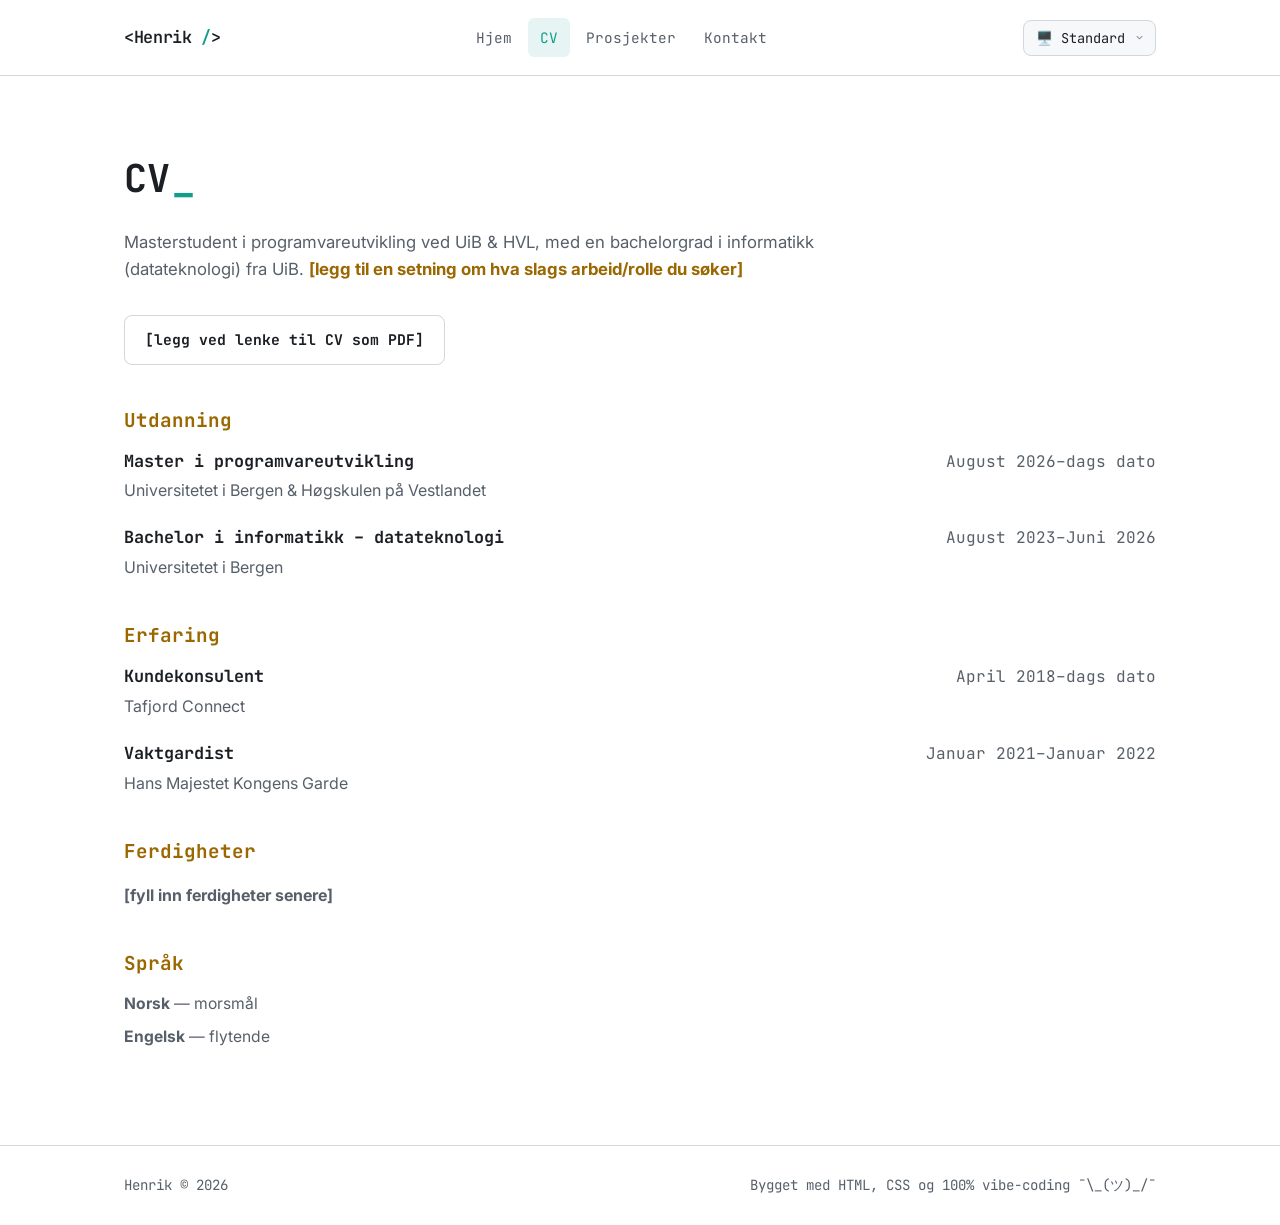
==== Cv.html @ 4b9841f8 "Add files via upload" ====
<!DOCTYPE html>
<html lang="no">
<head>
  <meta charset="UTF-8">
  <meta name="viewport" content="width=device-width, initial-scale=1.0">
  <title>Henrik — CV</title>
  <script>
    (function () {
      var stored = localStorage.getItem('theme');
      if (stored === 'light' || stored === 'dark' || stored === '90s') {
        document.documentElement.setAttribute('data-theme', stored);
      }
    })();
  </script>
  <link rel="stylesheet" href="style.css">
</head>
<body>

  <header class="site-header">
    <nav class="nav container">
      <a href="Index.html" class="logo">&lt;Henrik<span class="accent"> /</span>&gt;</a>
      <ul class="nav-links">
        <li><a href="Index.html">Hjem</a></li>
        <li><a href="Cv.html" class="active">CV</a></li>
        <li><a href="Prosjekter.html">Prosjekter</a></li>
        <li><a href="Kontakt.html">Kontakt</a></li>
      </ul>
      <select id="theme-toggle" class="theme-toggle" aria-label="Velg tema">
        <option value="standard">🖥️ Standard</option>
        <option value="light">☀️ Lys</option>
        <option value="dark">🌙 Mørk</option>
        <option value="90s">💾 90s</option>
      </select>
    </nav>
  </header>

  <main>
    <div class="page-body">
      <h1 aria-label="CV"><span class="typed-text" aria-hidden="true">CV</span><span class="cursor accent" aria-hidden="true">_</span></h1>
      <p class="lead">
        Masterstudent i programvareutvikling ved UiB &amp; HVL, med en bachelorgrad i informatikk
        (datateknologi) fra UiB. <strong class="todo">[legg til en setning om hva slags arbeid/rolle du søker]</strong>
      </p>
      <a href="#" class="btn btn-ghost todo">[legg ved lenke til CV som PDF]</a>

      <section>
        <h2>Utdanning</h2>
        <div class="timeline-item">
          <div class="timeline-header">
            <h3>Master i programvareutvikling</h3>
            <span class="mono dim">August 2026–dags dato</span>
          </div>
          <p class="dim">Universitetet i Bergen &amp; Høgskulen på Vestlandet</p>
        </div>
        <div class="timeline-item">
          <div class="timeline-header">
            <h3>Bachelor i informatikk – datateknologi</h3>
            <span class="mono dim">August 2023–Juni 2026</span>
          </div>
          <p class="dim">Universitetet i Bergen</p>
        </div>
      </section>

      <section>
        <h2>Erfaring</h2>
        <div class="timeline-item">
          <div class="timeline-header">
            <h3>Kundekonsulent</h3>
            <span class="mono dim">April 2018–dags dato</span>
          </div>
          <p class="dim">Tafjord Connect</p>
        </div>
        <div class="timeline-item">
          <div class="timeline-header">
            <h3>Vaktgardist</h3>
            <span class="mono dim">Januar 2021–Januar 2022</span>
          </div>
          <p class="dim">Hans Majestet Kongens Garde</p>
        </div>
      </section>

      <section>
        <h2>Ferdigheter</h2>
        <p class="dim todo">[fyll inn ferdigheter senere]</p>
      </section>

      <section>
        <h2>Språk</h2>
        <ul class="skills-list">
          <li><strong>Norsk</strong> — morsmål</li>
          <li><strong>Engelsk</strong> — flytende</li>
        </ul>
      </section>
    </div>
  </main>

  <footer class="site-footer">
    <div class="container">
      <span class="mono">Henrik &copy; 2026</span>
      <span class="mono dim">Bygget med HTML, CSS og 100% vibe-coding ¯\_(ツ)_/¯</span>
    </div>
  </footer>

  <script src="theme.js" defer></script>
  <script src="typewriter.js" defer></script>
</body>
</html>
---- style.css ----
/* ==========================================================================
   Henrik — personal site
   Dark, code-editor inspired theme
   ========================================================================== */

@import url('https://fonts.googleapis.com/css2?family=JetBrains+Mono:wght@400;500;600;700&family=Inter:wght@400;500;600;700&display=swap');

:root {
  --bg: #0d1117;
  --bg-alt: #12181f;
  --surface: #161b22;
  --border: #2a313c;
  --text: #e6edf3;
  --text-dim: #8b949e;
  --accent: #2dd4bf;
  --accent-soft: rgba(45, 212, 191, 0.12);
  --accent-2: #e3b341;
  --header-bg: rgba(13, 17, 23, 0.85);
  --placeholder-bg: #30363d;
  --btn-primary-text: #04201c;

  --font-mono: 'JetBrains Mono', 'Fira Code', ui-monospace, SFMono-Regular, Menlo, Consolas, monospace;
  --font-sans: 'Inter', -apple-system, BlinkMacSystemFont, 'Segoe UI', Roboto, Helvetica, Arial, sans-serif;

  --container-width: 1080px;
  --radius: 10px;
}

/*
  Theme resolution order:
  1. Explicit choice from the dropdown, stored as [data-theme="light"|"dark"|"90s"] — always wins.
  2. Otherwise ("standard", no attribute set), the OS/browser's prefers-color-scheme setting.
  3. Otherwise (no preference detected), dark — the :root defaults above.
*/
@media (prefers-color-scheme: light) {
  :root:not([data-theme]) {
    --bg: #ffffff;
    --bg-alt: #f6f8fa;
    --surface: #f6f8fa;
    --border: #d0d7de;
    --text: #1b1f24;
    --text-dim: #57606a;
    --accent: #0f9d8c;
    --accent-soft: rgba(15, 157, 140, 0.1);
    --accent-2: #9a6700;
    --header-bg: rgba(255, 255, 255, 0.85);
    --placeholder-bg: #d0d7de;
  }
}

:root[data-theme='light'] {
  --bg: #ffffff;
  --bg-alt: #f6f8fa;
  --surface: #f6f8fa;
  --border: #d0d7de;
  --text: #1b1f24;
  --text-dim: #57606a;
  --accent: #0f9d8c;
  --accent-soft: rgba(15, 157, 140, 0.1);
  --accent-2: #9a6700;
  --header-bg: rgba(255, 255, 255, 0.85);
  --placeholder-bg: #d0d7de;
}

/*
  90s mode — placeholder, no rules yet. [data-theme="90s"] falls through to the
  dark :root defaults above for now; come back and give this its own Y2K look later.
*/

* {
  box-sizing: border-box;
}

html {
  scroll-behavior: smooth;
}

body {
  margin: 0;
  background: var(--bg);
  color: var(--text);
  font-family: var(--font-sans);
  line-height: 1.6;
  -webkit-font-smoothing: antialiased;
  transition: background-color 0.15s ease, color 0.15s ease;
}

.container {
  width: 100%;
  max-width: var(--container-width);
  margin: 0 auto;
  padding: 0 24px;
}

a {
  color: inherit;
  text-decoration: none;
}

.accent {
  color: var(--accent);
}

.dim {
  color: var(--text-dim);
}

.mono {
  font-family: var(--font-mono);
}

/* ---------------------------- Header / nav ---------------------------- */

.site-header {
  border-bottom: 1px solid var(--border);
  background: var(--header-bg);
  backdrop-filter: blur(8px);
  position: sticky;
  top: 0;
  z-index: 10;
}

.nav {
  display: flex;
  align-items: center;
  justify-content: space-between;
  padding-top: 18px;
  padding-bottom: 18px;
  gap: 24px;
}

.logo {
  font-family: var(--font-mono);
  font-weight: 600;
  font-size: 1.05rem;
  letter-spacing: -0.02em;
  white-space: nowrap;
}

.nav-links {
  list-style: none;
  display: flex;
  flex-wrap: wrap;
  gap: 4px;
  margin: 0;
  padding: 0;
  font-family: var(--font-mono);
  font-size: 0.9rem;
}

.nav-links a {
  display: inline-block;
  padding: 8px 12px;
  border-radius: 6px;
  color: var(--text-dim);
  transition: color 0.15s ease, background 0.15s ease;
}

.nav-links a:hover {
  color: var(--text);
  background: var(--surface);
}

.nav-links a.active {
  color: var(--accent);
  background: var(--accent-soft);
}

.theme-toggle {
  appearance: none;
  -webkit-appearance: none;
  -moz-appearance: none;
  font-family: var(--font-mono);
  font-size: 0.85rem;
  min-width: 132px;
  padding: 8px 30px 8px 12px;
  border-radius: 8px;
  border: 1px solid var(--border);
  background-color: var(--surface);
  color: var(--text);
  cursor: pointer;
  background-image: url("data:image/svg+xml,%3Csvg xmlns='http://www.w3.org/2000/svg' viewBox='0 0 16 16' fill='none' stroke='%238b949e' stroke-width='1.5'%3E%3Cpath d='M4 6l4 4 4-4'/%3E%3C/svg%3E");
  background-repeat: no-repeat;
  background-position: right 10px center;
  background-size: 11px;
  transition: border-color 0.15s ease, color 0.15s ease;
}

.theme-toggle:hover,
.theme-toggle:focus-visible {
  border-color: var(--accent);
  color: var(--accent);
  outline: none;
}

.theme-toggle option {
  background: var(--surface);
  color: var(--text);
}

/* -------------------------------- Main -------------------------------- */

main {
  min-height: calc(100vh - 250px);
}

.eyebrow {
  font-family: var(--font-mono);
  color: var(--accent);
  font-size: 0.9rem;
  margin: 0 0 12px;
}

.eyebrow::before {
  content: '// ';
  color: var(--text-dim);
}

/* --------------------------------- Hero -------------------------------- */

.hero {
  display: grid;
  grid-template-columns: 1.2fr 0.8fr;
  gap: 56px;
  align-items: center;
  padding: 72px 24px 64px;
}

.hero h1 {
  font-family: var(--font-mono);
  font-size: clamp(2rem, 4vw, 2.8rem);
  margin: 0 0 8px;
  letter-spacing: -0.02em;
}

.cursor {
  display: inline-block;
  margin-left: 2px;
  animation: blink-cursor 1s step-end infinite;
}

@keyframes blink-cursor {
  0%, 49% { opacity: 1; }
  50%, 100% { opacity: 0; }
}

@media (prefers-reduced-motion: reduce) {
  .cursor {
    animation: none;
  }
}

.subtitle {
  font-size: 1.05rem;
  color: var(--text-dim);
  margin: 0 0 24px;
}

.lead {
  font-size: 1.05rem;
  color: var(--text);
  max-width: 60ch;
  margin: 0 0 32px;
}

.hero-actions {
  display: flex;
  flex-wrap: wrap;
  gap: 14px;
}

.todo {
  color: var(--accent-2);
  font-weight: 700;
}

.social-links {
  display: flex;
  flex-wrap: wrap;
  gap: 16px;
  margin-top: 20px;
  font-family: var(--font-mono);
  font-size: 0.9rem;
}

.social-links a {
  border-bottom: 1px dashed var(--border);
  padding-bottom: 2px;
}

.social-links a:hover {
  border-color: var(--accent);
  color: var(--accent);
}

.btn {
  display: inline-block;
  font-family: var(--font-mono);
  font-size: 0.92rem;
  padding: 12px 20px;
  border-radius: 8px;
  border: 1px solid transparent;
  transition: transform 0.15s ease, background 0.15s ease, border-color 0.15s ease;
}

.btn-primary {
  background: var(--accent);
  color: #04201c;
  font-weight: 600;
}

.btn-primary:hover {
  transform: translateY(-1px);
  background: #3ee0c9;
}

.btn-ghost {
  border-color: var(--border);
  color: var(--text);
}

.btn-ghost:hover {
  border-color: var(--accent);
  color: var(--accent);
}

.hero-image {
  display: flex;
  justify-content: center;
}

.placeholder-img {
  width: 100%;
  max-width: 300px;
  aspect-ratio: 1 / 1;
  background: var(--placeholder-bg);
  border-radius: 50%;
  border: 1px solid var(--border);
}

/* ------------------------------ Link cards ----------------------------- */

.section-heading {
  padding: 0 24px;
  max-width: var(--container-width);
  margin: 0 auto;
}

.section-heading h2 {
  font-family: var(--font-mono);
  font-size: 1.4rem;
  margin: 0 0 32px;
}

.card-grid {
  display: grid;
  grid-template-columns: repeat(auto-fit, minmax(220px, 1fr));
  gap: 20px;
  padding: 0 24px 80px;
  max-width: var(--container-width);
  margin: 0 auto;
}

.card {
  display: block;
  background: var(--surface);
  border: 1px solid var(--border);
  border-radius: var(--radius);
  padding: 22px;
  transition: border-color 0.15s ease, transform 0.15s ease;
}

.card:hover {
  border-color: var(--accent);
  transform: translateY(-2px);
}

.card h3 {
  font-family: var(--font-mono);
  font-size: 1.02rem;
  margin: 0 0 8px;
  color: var(--accent-2);
}

.card p {
  margin: 0;
  color: var(--text-dim);
  font-size: 0.92rem;
}

/* --------------------------- Simple page body --------------------------- */

.page-body {
  max-width: var(--container-width);
  margin: 0 auto;
  padding: 72px 24px 96px;
}

.page-body h1 {
  font-family: var(--font-mono);
  font-size: clamp(1.8rem, 3.5vw, 2.4rem);
  margin: 0 0 20px;
}

.page-body p {
  max-width: 65ch;
  color: var(--text-dim);
}

.page-body section + section {
  margin-top: 40px;
}

.page-body h2 {
  font-family: var(--font-mono);
  font-size: 1.2rem;
  color: var(--accent-2);
  margin: 0 0 12px;
}

.page-body > .btn {
  margin-bottom: 40px;
}

.timeline-item {
  margin-bottom: 20px;
}

.timeline-item:last-child {
  margin-bottom: 0;
}

.timeline-header {
  display: flex;
  flex-wrap: wrap;
  justify-content: space-between;
  align-items: baseline;
  gap: 8px 16px;
}

.timeline-header h3 {
  font-family: var(--font-mono);
  font-size: 1.05rem;
  margin: 0;
  color: var(--text);
}

.timeline-item p {
  margin: 4px 0 0;
}

.skills-list {
  list-style: none;
  margin: 0;
  padding: 0;
  display: flex;
  flex-direction: column;
  gap: 8px;
}

.skills-list li {
  font-size: 0.98rem;
  color: var(--text-dim);
}

.badge {
  display: inline-block;
  font-family: var(--font-mono);
  font-size: 0.82rem;
  color: var(--accent-2);
  background: rgba(227, 179, 65, 0.1);
  border: 1px solid rgba(227, 179, 65, 0.3);
  padding: 5px 12px;
  border-radius: 999px;
  margin-bottom: 20px;
}

/* -------------------------------- Footer -------------------------------- */

.site-footer {
  border-top: 1px solid var(--border);
  padding: 28px 0;
}

.site-footer .container {
  display: flex;
  flex-wrap: wrap;
  gap: 8px;
  justify-content: space-between;
  color: var(--text-dim);
  font-size: 0.88rem;
}

/* ------------------------------ Responsive ------------------------------ */

@media (max-width: 800px) {
  .hero {
    grid-template-columns: 1fr;
    padding-top: 48px;
  }

  .hero-image {
    order: -1;
  }

  .placeholder-img {
    max-width: 180px;
  }

  .nav {
    flex-direction: column;
    align-items: flex-start;
    gap: 12px;
  }

  .nav-links {
    width: 100%;
  }
}
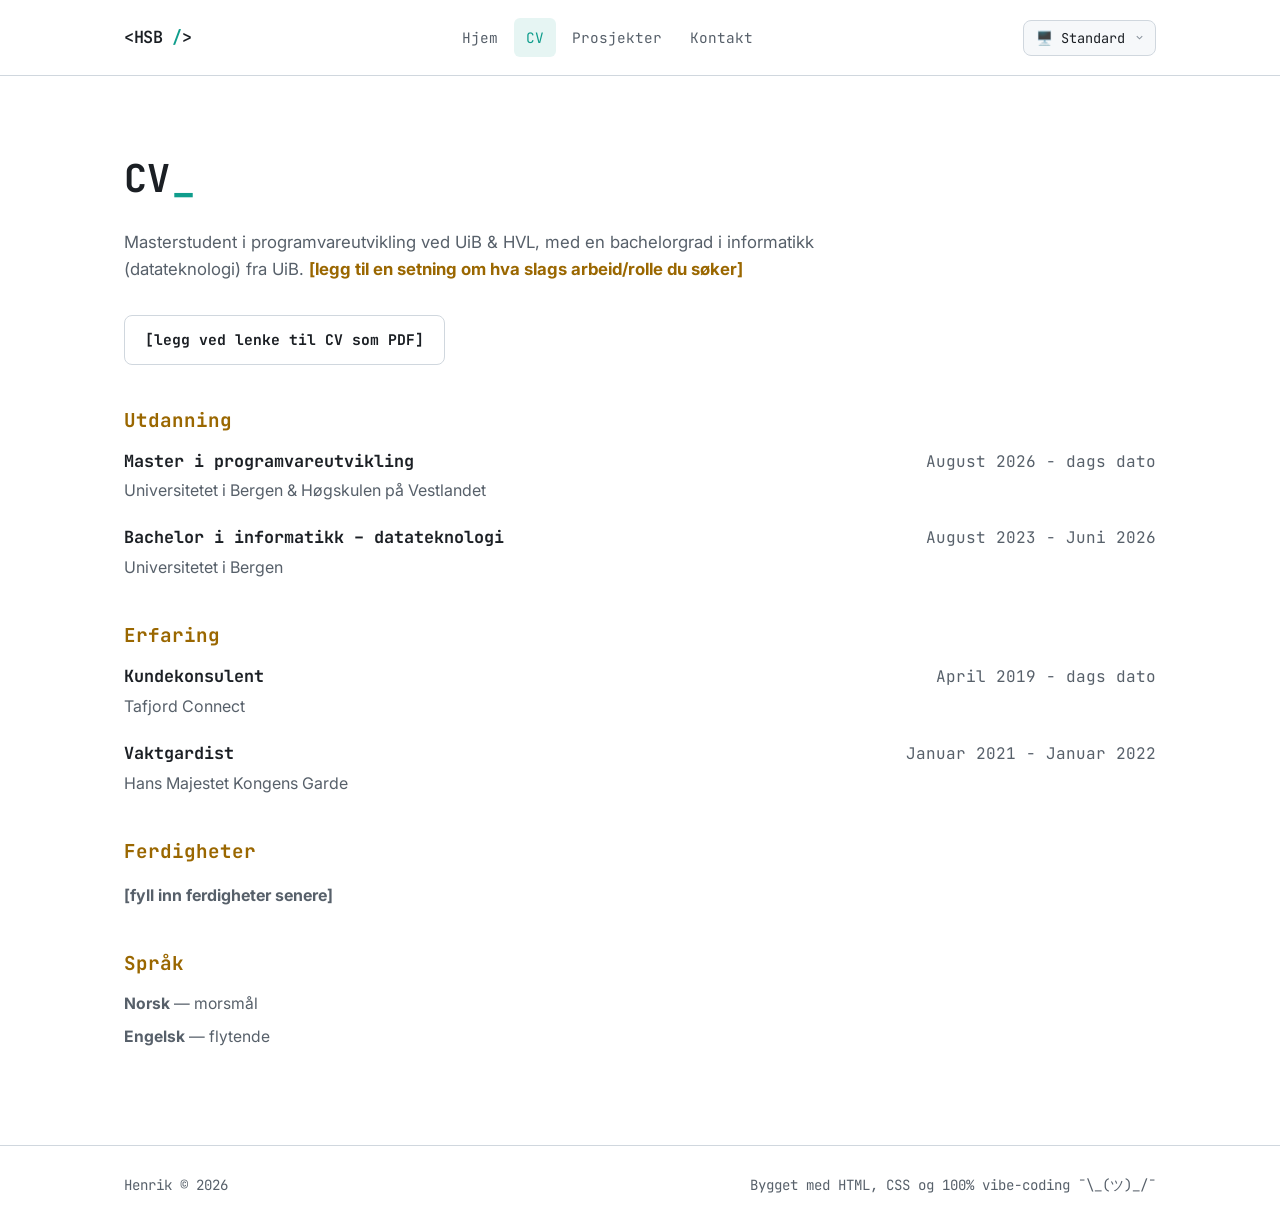
==== commit 49588f58: "Bytt logo til HSB, juster CV-datoformat og oppdater startdato Co-Authored-By: Claude Sonnet 5 <norep" ====
--- a/Cv.html
+++ b/Cv.html
@@ -18,9 +18,9 @@
 
   <header class="site-header">
     <nav class="nav container">
-      <a href="Index.html" class="logo">&lt;Henrik<span class="accent"> /</span>&gt;</a>
+      <a href="index.html" class="logo">&lt;HSB<span class="accent"> /</span>&gt;</a>
       <ul class="nav-links">
-        <li><a href="Index.html">Hjem</a></li>
+        <li><a href="index.html">Hjem</a></li>
         <li><a href="Cv.html" class="active">CV</a></li>
         <li><a href="Prosjekter.html">Prosjekter</a></li>
         <li><a href="Kontakt.html">Kontakt</a></li>
@@ -48,14 +48,14 @@
         <div class="timeline-item">
           <div class="timeline-header">
             <h3>Master i programvareutvikling</h3>
-            <span class="mono dim">August 2026–dags dato</span>
+            <span class="mono dim">August 2026 - dags dato</span>
           </div>
           <p class="dim">Universitetet i Bergen &amp; Høgskulen på Vestlandet</p>
         </div>
         <div class="timeline-item">
           <div class="timeline-header">
             <h3>Bachelor i informatikk – datateknologi</h3>
-            <span class="mono dim">August 2023–Juni 2026</span>
+            <span class="mono dim">August 2023 - Juni 2026</span>
           </div>
           <p class="dim">Universitetet i Bergen</p>
         </div>
@@ -66,14 +66,14 @@
         <div class="timeline-item">
           <div class="timeline-header">
             <h3>Kundekonsulent</h3>
-            <span class="mono dim">April 2018–dags dato</span>
+            <span class="mono dim">April 2019 - dags dato</span>
           </div>
           <p class="dim">Tafjord Connect</p>
         </div>
         <div class="timeline-item">
           <div class="timeline-header">
             <h3>Vaktgardist</h3>
-            <span class="mono dim">Januar 2021–Januar 2022</span>
+            <span class="mono dim">Januar 2021 - Januar 2022</span>
           </div>
           <p class="dim">Hans Majestet Kongens Garde</p>
         </div>
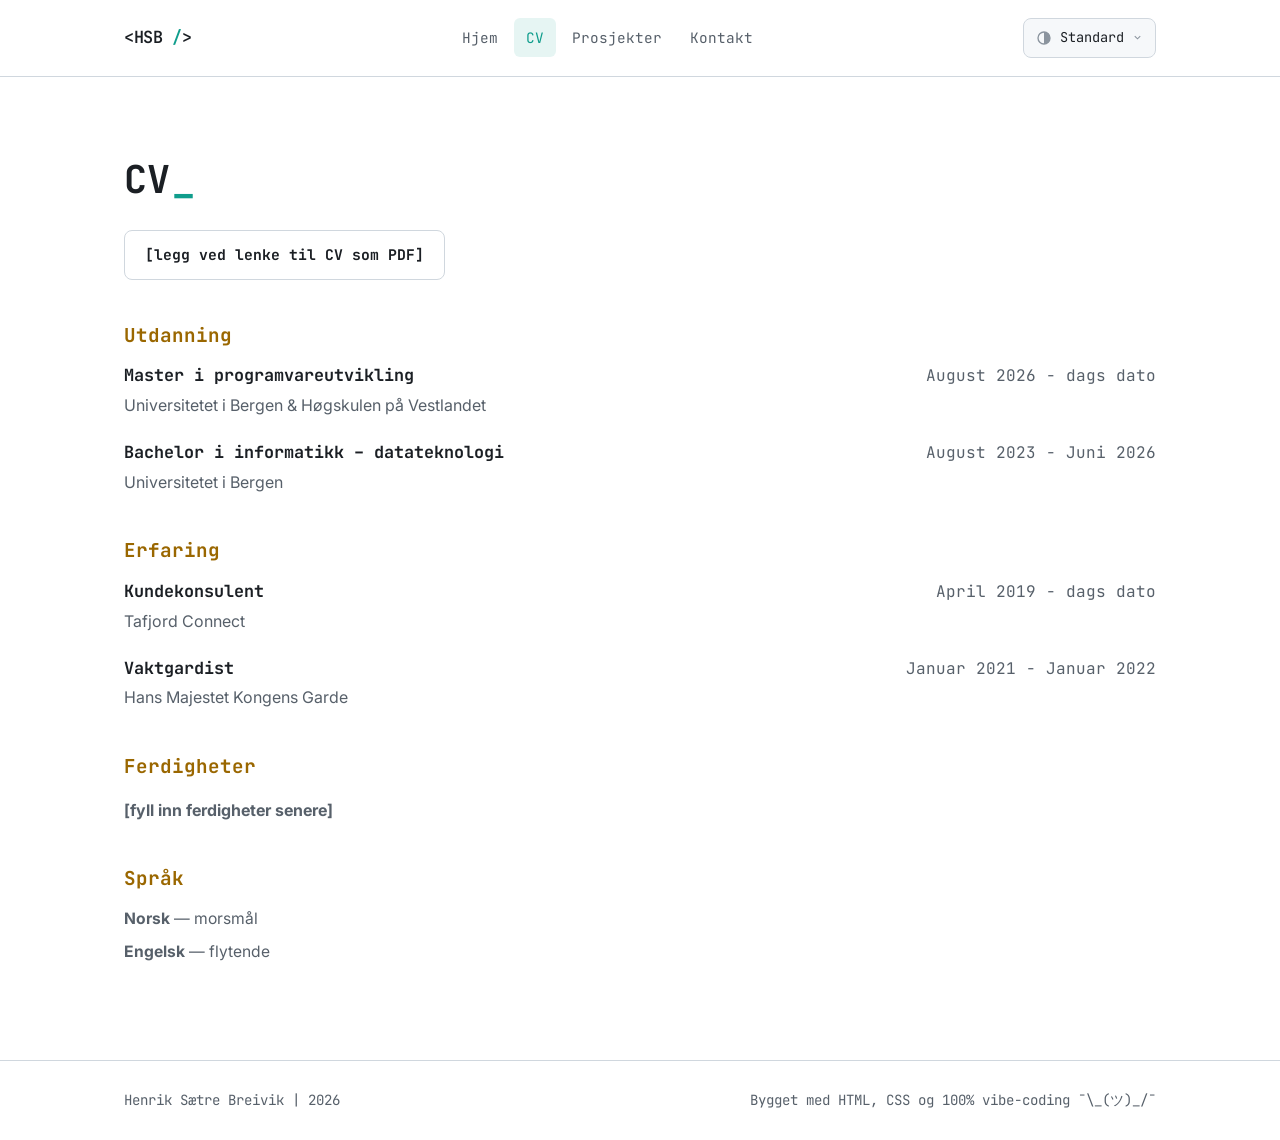
==== commit 2dfc6859: "Legg til dynamisk alder, tilpasset temavelger og prosjektkort Erstatt emoji-basert temavelger med ik" ====
--- a/Cv.html
+++ b/Cv.html
@@ -7,7 +7,7 @@
   <script>
     (function () {
       var stored = localStorage.getItem('theme');
-      if (stored === 'light' || stored === 'dark' || stored === '90s') {
+      if (stored === 'light' || stored === 'dark') {
         document.documentElement.setAttribute('data-theme', stored);
       }
     })();
@@ -25,22 +25,23 @@
         <li><a href="Prosjekter.html">Prosjekter</a></li>
         <li><a href="Kontakt.html">Kontakt</a></li>
       </ul>
-      <select id="theme-toggle" class="theme-toggle" aria-label="Velg tema">
-        <option value="standard">🖥️ Standard</option>
-        <option value="light">☀️ Lys</option>
-        <option value="dark">🌙 Mørk</option>
-        <option value="90s">💾 90s</option>
-      </select>
+      <div class="theme-toggle" id="theme-toggle">
+        <button type="button" class="theme-toggle-btn" aria-haspopup="listbox" aria-expanded="false">
+          <span class="theme-icon"><img src="images/theme-auto.svg" alt=""></span>
+          <span class="theme-toggle-label">Standard</span>
+        </button>
+        <ul class="theme-menu" role="listbox" aria-label="Velg tema" hidden>
+          <li role="option" data-theme="standard" data-label="Standard"><span class="theme-icon"><img src="images/theme-auto.svg" alt=""></span>Standard</li>
+          <li role="option" data-theme="light" data-label="Lys"><span class="theme-icon"><img src="images/sun.svg" alt=""></span>Lys</li>
+          <li role="option" data-theme="dark" data-label="Mørk"><span class="theme-icon"><img src="images/moon.svg" alt=""></span>Mørk</li>
+        </ul>
+      </div>
     </nav>
   </header>
 
   <main>
     <div class="page-body">
       <h1 aria-label="CV"><span class="typed-text" aria-hidden="true">CV</span><span class="cursor accent" aria-hidden="true">_</span></h1>
-      <p class="lead">
-        Masterstudent i programvareutvikling ved UiB &amp; HVL, med en bachelorgrad i informatikk
-        (datateknologi) fra UiB. <strong class="todo">[legg til en setning om hva slags arbeid/rolle du søker]</strong>
-      </p>
       <a href="#" class="btn btn-ghost todo">[legg ved lenke til CV som PDF]</a>
 
       <section>
@@ -96,7 +97,7 @@
 
   <footer class="site-footer">
     <div class="container">
-      <span class="mono">Henrik &copy; 2026</span>
+      <span class="mono">Henrik Sætre Breivik | 2026</span>
       <span class="mono dim">Bygget med HTML, CSS og 100% vibe-coding ¯\_(ツ)_/¯</span>
     </div>
   </footer>
--- a/style.css
+++ b/style.css
@@ -167,35 +167,87 @@
 }
 
 .theme-toggle {
-  appearance: none;
-  -webkit-appearance: none;
-  -moz-appearance: none;
+  position: relative;
   font-family: var(--font-mono);
   font-size: 0.85rem;
+}
+
+.theme-toggle-btn {
+  display: flex;
+  align-items: center;
+  gap: 8px;
   min-width: 132px;
-  padding: 8px 30px 8px 12px;
+  padding: 8px 12px;
   border-radius: 8px;
   border: 1px solid var(--border);
   background-color: var(--surface);
   color: var(--text);
+  font: inherit;
   cursor: pointer;
+  transition: border-color 0.15s ease, color 0.15s ease;
+}
+
+.theme-toggle-btn::after {
+  content: '';
+  width: 11px;
+  height: 11px;
+  margin-left: auto;
   background-image: url("data:image/svg+xml,%3Csvg xmlns='http://www.w3.org/2000/svg' viewBox='0 0 16 16' fill='none' stroke='%238b949e' stroke-width='1.5'%3E%3Cpath d='M4 6l4 4 4-4'/%3E%3C/svg%3E");
   background-repeat: no-repeat;
-  background-position: right 10px center;
   background-size: 11px;
-  transition: border-color 0.15s ease, color 0.15s ease;
-}
-
-.theme-toggle:hover,
-.theme-toggle:focus-visible {
+}
+
+.theme-toggle-btn:hover,
+.theme-toggle-btn:focus-visible {
   border-color: var(--accent);
   color: var(--accent);
   outline: none;
 }
 
-.theme-toggle option {
-  background: var(--surface);
+.theme-icon {
+  display: inline-flex;
+  width: 16px;
+  height: 16px;
+  flex-shrink: 0;
+}
+
+.theme-icon img {
+  width: 100%;
+  height: 100%;
+  object-fit: contain;
+}
+
+.theme-menu {
+  position: absolute;
+  top: calc(100% + 6px);
+  right: 0;
+  z-index: 20;
+  list-style: none;
+  margin: 0;
+  padding: 6px;
+  min-width: 150px;
+  border-radius: 8px;
+  border: 1px solid var(--border);
+  background-color: var(--surface);
+  box-shadow: 0 8px 24px rgba(0, 0, 0, 0.24);
+}
+
+.theme-menu li {
+  display: flex;
+  align-items: center;
+  gap: 8px;
+  padding: 8px 10px;
+  border-radius: 6px;
   color: var(--text);
+  cursor: pointer;
+}
+
+.theme-menu li:hover {
+  background: var(--accent-soft);
+}
+
+.theme-menu li[aria-selected='true'] {
+  color: var(--accent);
 }
 
 /* -------------------------------- Main -------------------------------- */
@@ -261,6 +313,17 @@
   color: var(--text);
   max-width: 60ch;
   margin: 0 0 32px;
+}
+
+.hero-text h2 {
+  font-family: var(--font-mono);
+  font-size: 1.2rem;
+  color: var(--accent-2);
+  margin: 0 0 12px;
+}
+
+.hero-text h2 + p {
+  max-width: 60ch;
 }
 
 .hero-actions {
@@ -388,6 +451,56 @@
   font-size: 0.92rem;
 }
 
+/* ------------------------------ Project cards ---------------------------- */
+
+.project-grid {
+  display: grid;
+  grid-template-columns: repeat(auto-fit, minmax(240px, 1fr));
+  gap: 20px;
+  margin-top: 4px;
+}
+
+.project-card {
+  background: var(--surface);
+  border: 1px solid var(--border);
+  border-radius: var(--radius);
+  overflow: hidden;
+  transition: border-color 0.15s ease, transform 0.15s ease;
+}
+
+.project-card:hover {
+  border-color: var(--accent);
+  transform: translateY(-2px);
+}
+
+.project-card-image {
+  aspect-ratio: 16 / 9;
+  display: flex;
+  align-items: center;
+  justify-content: center;
+  background: var(--placeholder-bg);
+  font-family: var(--font-mono);
+  font-size: 0.85rem;
+}
+
+.project-card-image img {
+  width: 100%;
+  height: 100%;
+  object-fit: cover;
+}
+
+.project-card h3 {
+  font-family: var(--font-mono);
+  font-size: 1rem;
+  margin: 16px 18px 6px;
+  color: var(--accent-2);
+}
+
+.project-card p {
+  margin: 0 18px 18px;
+  font-size: 0.92rem;
+}
+
 /* --------------------------- Simple page body --------------------------- */
 
 .page-body {
